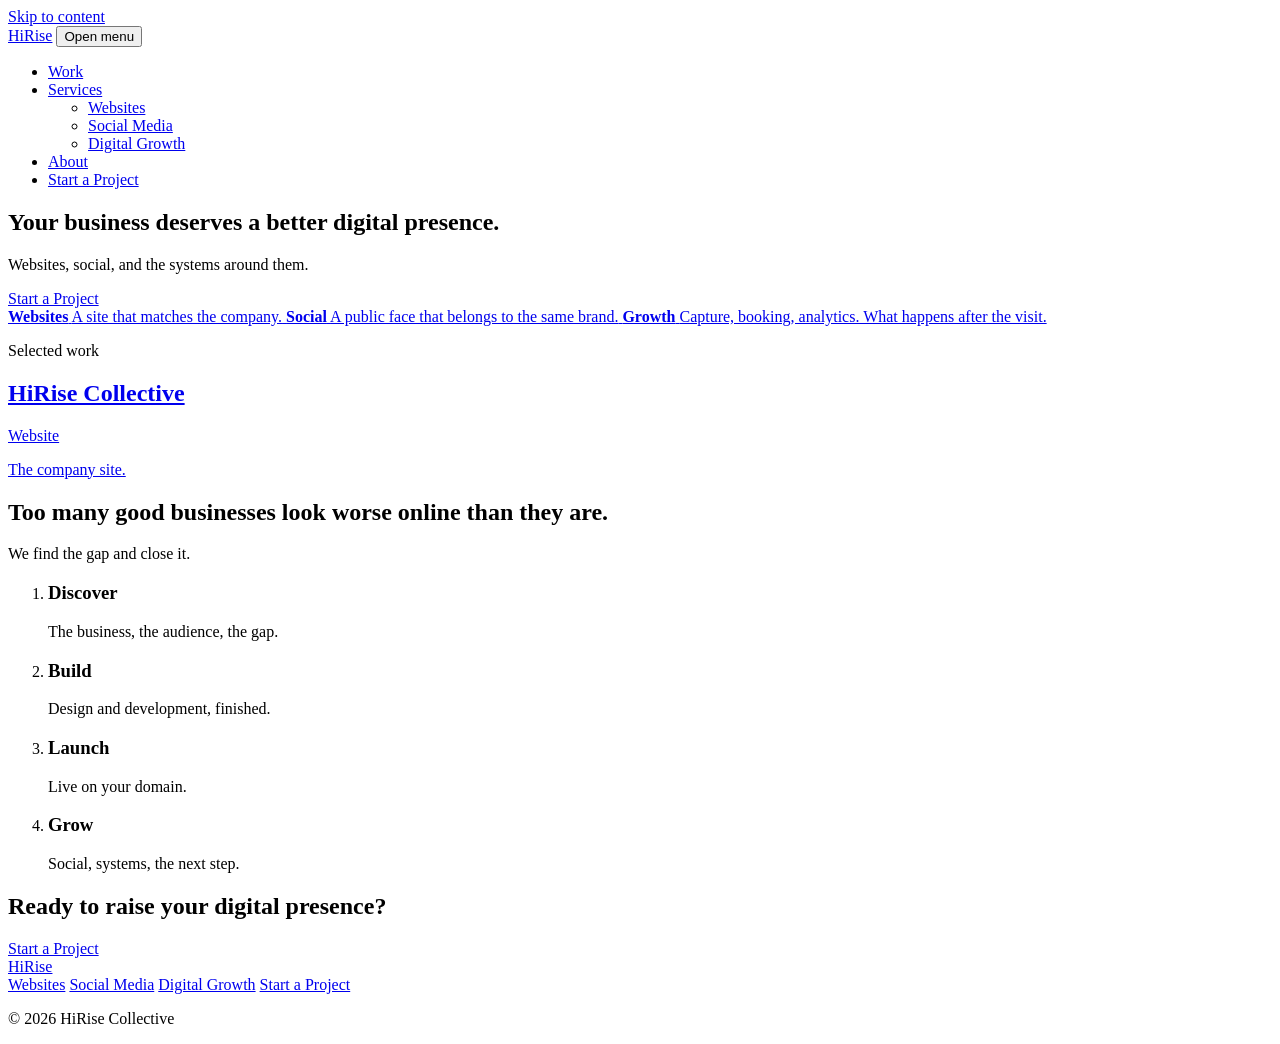
==== index.html @ 89425332 "Initial HiRise Collective site" ====
<!DOCTYPE html>
<html lang="en">
<head>
  <meta charset="utf-8">
  <meta name="viewport" content="width=device-width, initial-scale=1">
  <title>HiRise Collective</title>
  <meta name="description" content="Websites, social, and the systems around them.">
  <meta name="theme-color" content="#0B1220">
  <link rel="icon" href="favicon.svg" type="image/svg+xml">
  <link rel="preconnect" href="https://fonts.googleapis.com">
  <link rel="preconnect" href="https://fonts.gstatic.com" crossorigin>
  <link href="https://fonts.googleapis.com/css2?family=Instrument+Sans:wght@400;500;600;700&display=swap" rel="stylesheet">
  <link rel="stylesheet" href="css/site.css">
</head>
<body>
  <a class="skip-link" href="#main">Skip to content</a>
  <header class="site-header">
    <div class="wrap header-inner">
      <a class="logo" href="index.html" aria-current="page">HiRise</a>
      <button class="nav-toggle" type="button" aria-expanded="false" aria-controls="site-nav">
        <span class="sr-only">Open menu</span>
        <span class="bar" aria-hidden="true"></span>
      </button>
      <nav id="site-nav" class="site-nav" aria-label="Primary">
        <ul>
          <li><a href="work.html">Work</a></li>
          <li class="has-sub">
            <a href="services.html">Services</a>
            <ul class="subnav">
              <li><a href="websites.html">Websites</a></li>
              <li><a href="social.html">Social Media</a></li>
              <li><a href="growth.html">Digital Growth</a></li>
            </ul>
          </li>
          <li><a href="about.html">About</a></li>
          <li><a class="btn" href="start.html">Start a Project</a></li>
        </ul>
      </nav>
    </div>
  </header>
  <main id="main">
    <section class="hero">
      <div class="wrap hero-copy">
        <h1>Your business deserves a better digital presence.</h1>
        <p class="support">Websites, social, and the systems around them.</p>
        <a class="btn" href="start.html">Start a Project</a>
      </div>
    </section>

    <section class="section">
      <div class="wrap">
        <div class="lines">
          <a href="websites.html">
            <strong>Websites</strong>
            <span>A site that matches the company.</span>
          </a>
          <a href="social.html">
            <strong>Social</strong>
            <span>A public face that belongs to the same brand.</span>
          </a>
          <a href="growth.html">
            <strong>Growth</strong>
            <span>Capture, booking, analytics. What happens after the visit.</span>
          </a>
        </div>
      </div>
    </section>

    <section class="section band-paper">
      <div class="wrap">
        <p class="label">Selected work</p>
        <a class="work-link" href="work/hirise.html">
          <h2>HiRise Collective</h2>
          <p class="meta">Website</p>
          <p>The company site.</p>
        </a>
      </div>
    </section>

    <section class="section">
      <div class="wrap">
        <h2 class="statement">Too many good businesses look worse online than they are.</h2>
        <p>We find the gap and close it.</p>
      </div>
    </section>

    <section class="section band-paper">
      <div class="wrap">
        <ol class="process">
          <li>
            <h3>Discover</h3>
            <p>The business, the audience, the gap.</p>
          </li>
          <li>
            <h3>Build</h3>
            <p>Design and development, finished.</p>
          </li>
          <li>
            <h3>Launch</h3>
            <p>Live on your domain.</p>
          </li>
          <li>
            <h3>Grow</h3>
            <p>Social, systems, the next step.</p>
          </li>
        </ol>
      </div>
    </section>

    <section class="section close">
      <div class="wrap">
        <h2>Ready to raise your digital presence?</h2>
        <div class="actions">
          <a class="btn" href="start.html">Start a Project</a>
        </div>
      </div>
    </section>
  </main>
  <footer class="site-footer">
    <div class="wrap footer-inner">
      <a class="logo" href="index.html">HiRise</a>
      <nav class="footer-nav" aria-label="Footer">
        <a href="websites.html">Websites</a>
        <a href="social.html">Social Media</a>
        <a href="growth.html">Digital Growth</a>
        <a class="btn" href="start.html">Start a Project</a>
      </nav>
      <p class="footer-copy">© 2026 HiRise Collective</p>
    </div>
  </footer>
  <script src="js/site.js"></script>
</body>
</html>
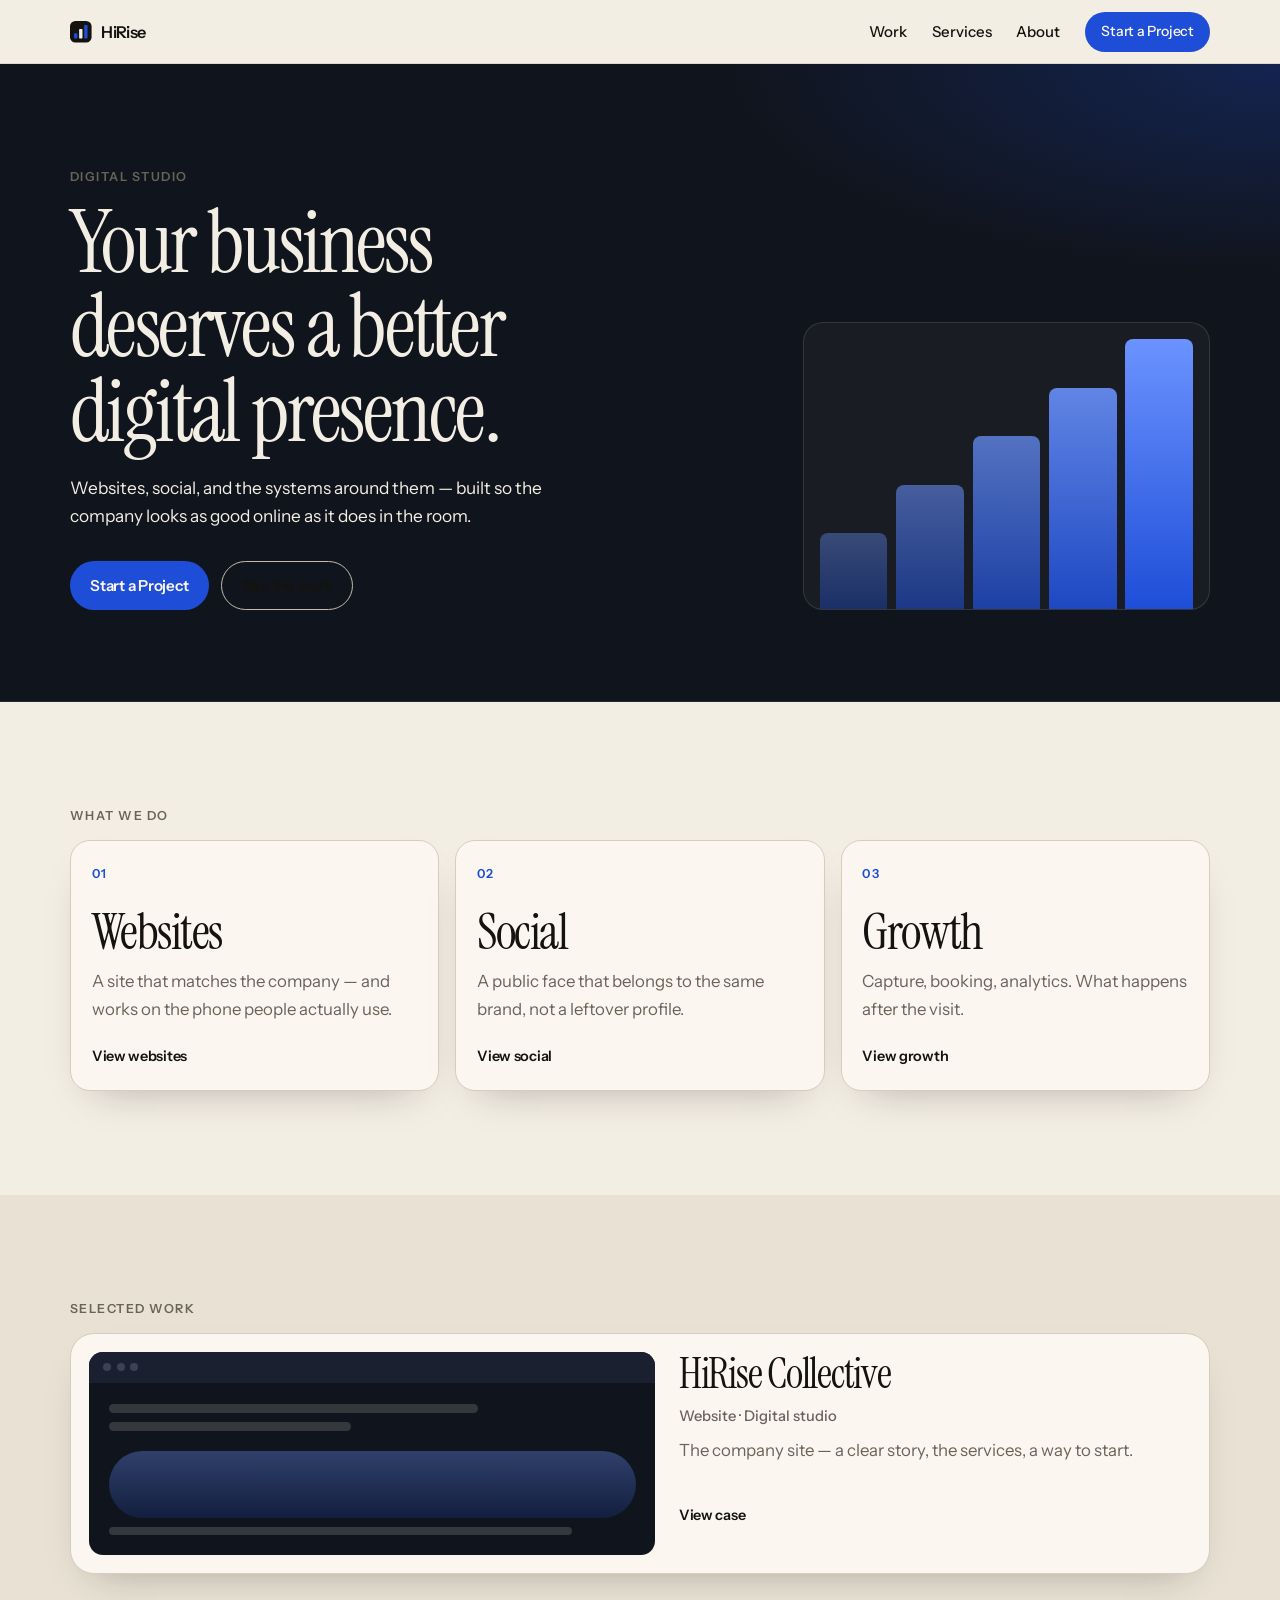
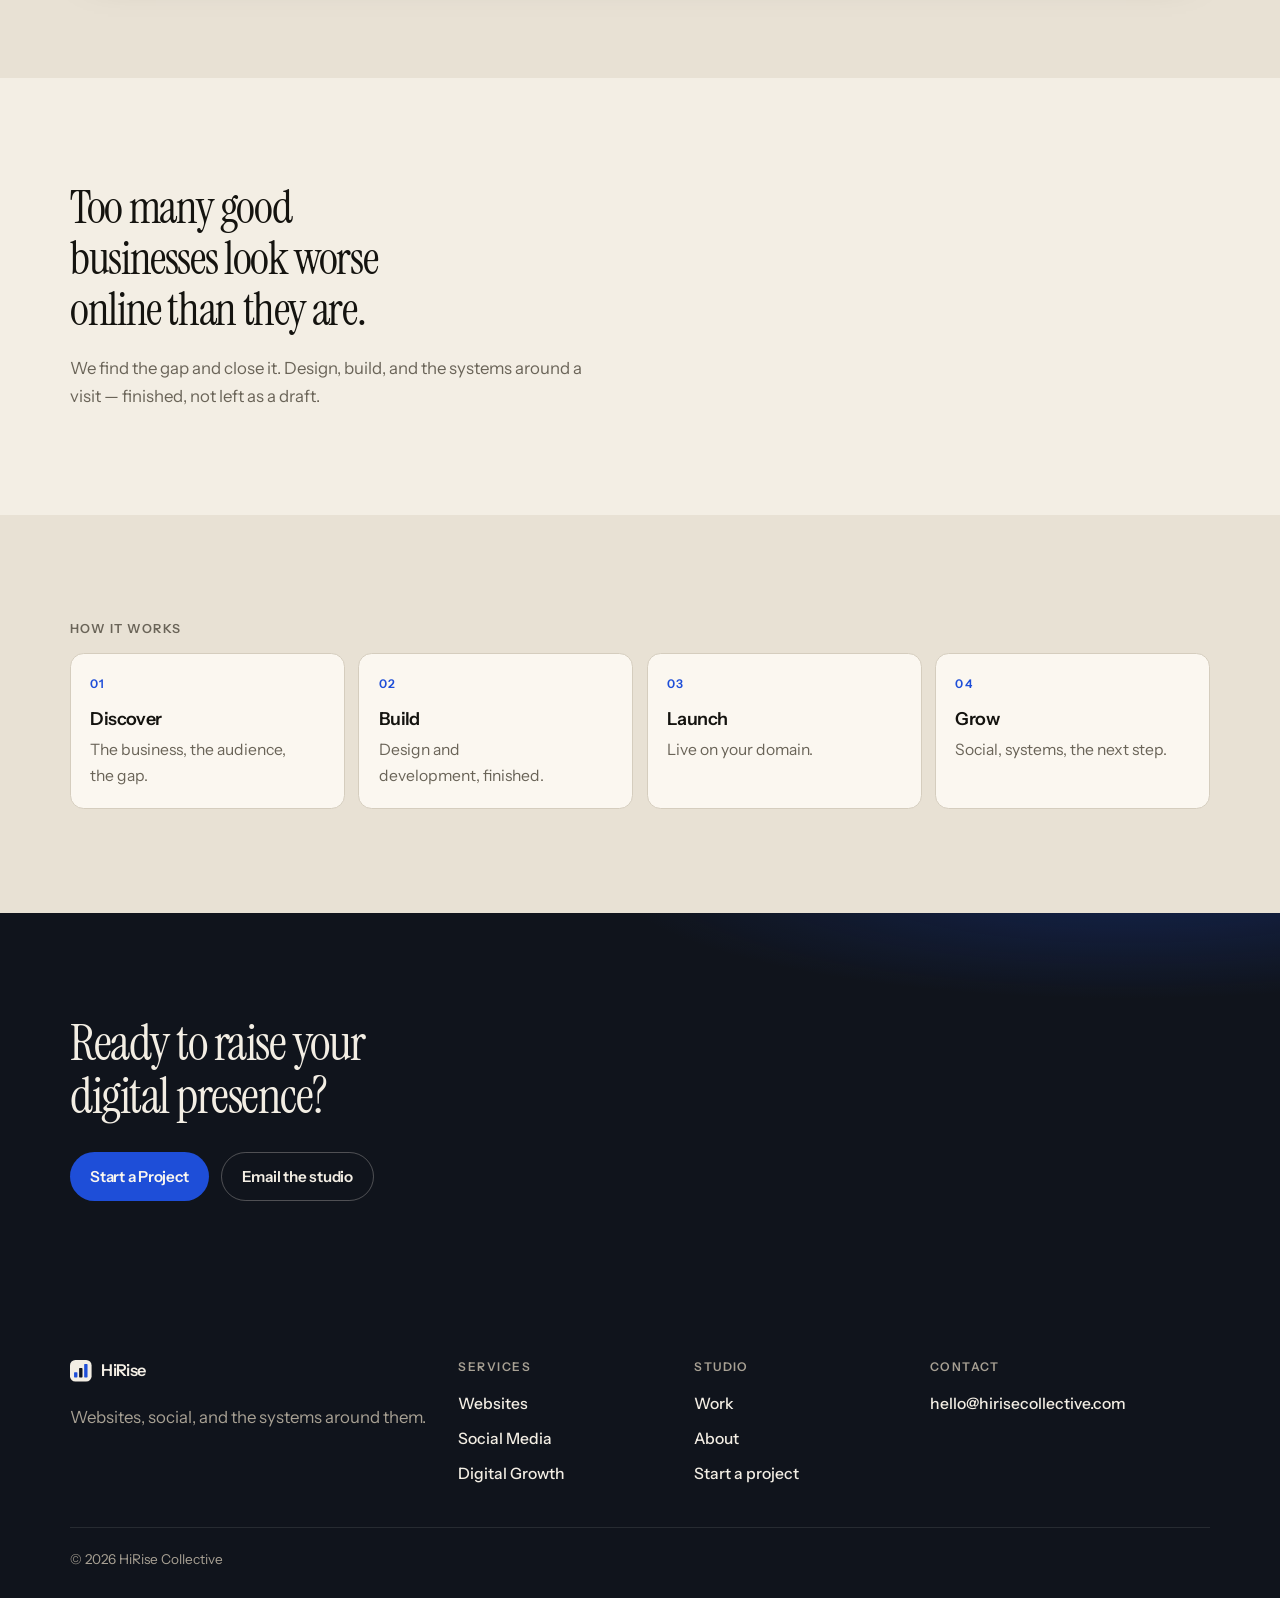
==== commit 9feb2315: "Rebuild the studio site for mobile and visual weight Replace the sparse hairline layout with a cream" ====
--- a/index.html
+++ b/index.html
@@ -5,18 +5,21 @@
   <meta name="viewport" content="width=device-width, initial-scale=1">
   <title>HiRise Collective</title>
   <meta name="description" content="Websites, social, and the systems around them.">
-  <meta name="theme-color" content="#0B1220">
+  <meta name="theme-color" content="#10141C">
   <link rel="icon" href="favicon.svg" type="image/svg+xml">
   <link rel="preconnect" href="https://fonts.googleapis.com">
   <link rel="preconnect" href="https://fonts.gstatic.com" crossorigin>
-  <link href="https://fonts.googleapis.com/css2?family=Instrument+Sans:wght@400;500;600;700&display=swap" rel="stylesheet">
+  <link href="https://fonts.googleapis.com/css2?family=Instrument+Sans:ital,wght@0,400;0,500;0,600;0,700&family=Instrument+Serif:ital@0;1&display=swap" rel="stylesheet">
   <link rel="stylesheet" href="css/site.css">
 </head>
 <body>
   <a class="skip-link" href="#main">Skip to content</a>
   <header class="site-header">
     <div class="wrap header-inner">
-      <a class="logo" href="index.html" aria-current="page">HiRise</a>
+      <a class="logo" href="index.html" aria-current="page">
+        <svg class="logo-mark" viewBox="0 0 32 32" aria-hidden="true"><rect width="32" height="32" rx="8" fill="#14130F"/><rect x="6" y="18" width="5" height="8" rx="1" fill="#1E4ED8"/><rect x="13.5" y="12" width="5" height="14" rx="1" fill="#F3EEE4"/><rect x="21" y="6" width="5" height="20" rx="1" fill="#1E4ED8"/></svg>
+        <span>HiRise</span>
+      </a>
       <button class="nav-toggle" type="button" aria-expanded="false" aria-controls="site-nav">
         <span class="sr-only">Open menu</span>
         <span class="bar" aria-hidden="true"></span>
@@ -40,27 +43,43 @@
   </header>
   <main id="main">
     <section class="hero">
-      <div class="wrap hero-copy">
-        <h1>Your business deserves a better digital presence.</h1>
-        <p class="support">Websites, social, and the systems around them.</p>
-        <a class="btn" href="start.html">Start a Project</a>
+      <div class="wrap hero-grid">
+        <div class="hero-copy">
+          <p class="eyebrow">Digital studio</p>
+          <h1>Your business deserves a better digital presence.</h1>
+          <p class="support">Websites, social, and the systems around them — built so the company looks as good online as it does in the room.</p>
+          <div class="actions">
+            <a class="btn" href="start.html">Start a Project</a>
+            <a class="btn btn-ghost" href="work.html">See the work</a>
+          </div>
+        </div>
+        <div class="rise" aria-hidden="true">
+          <span></span><span></span><span></span><span></span><span></span>
+        </div>
       </div>
     </section>
 
     <section class="section">
       <div class="wrap">
-        <div class="lines">
-          <a href="websites.html">
-            <strong>Websites</strong>
-            <span>A site that matches the company.</span>
+        <p class="label">What we do</p>
+        <div class="card-grid card-grid-3">
+          <a class="card" href="websites.html">
+            <span class="card-index">01</span>
+            <h2>Websites</h2>
+            <p>A site that matches the company — and works on the phone people actually use.</p>
+            <span class="card-go">View websites</span>
           </a>
-          <a href="social.html">
-            <strong>Social</strong>
-            <span>A public face that belongs to the same brand.</span>
+          <a class="card" href="social.html">
+            <span class="card-index">02</span>
+            <h2>Social</h2>
+            <p>A public face that belongs to the same brand, not a leftover profile.</p>
+            <span class="card-go">View social</span>
           </a>
-          <a href="growth.html">
-            <strong>Growth</strong>
-            <span>Capture, booking, analytics. What happens after the visit.</span>
+          <a class="card" href="growth.html">
+            <span class="card-index">03</span>
+            <h2>Growth</h2>
+            <p>Capture, booking, analytics. What happens after the visit.</p>
+            <span class="card-go">View growth</span>
           </a>
         </div>
       </div>
@@ -69,10 +88,22 @@
     <section class="section band-paper">
       <div class="wrap">
         <p class="label">Selected work</p>
-        <a class="work-link" href="work/hirise.html">
-          <h2>HiRise Collective</h2>
-          <p class="meta">Website</p>
-          <p>The company site.</p>
+        <a class="work-card" href="work/hirise.html">
+          <div class="preview" aria-hidden="true">
+            <div class="preview-bar"><i></i><i></i><i></i></div>
+            <div class="preview-body">
+              <span class="preview-line w-70"></span>
+              <span class="preview-line w-46"></span>
+              <span class="preview-line lg"></span>
+              <span class="preview-line w-88"></span>
+            </div>
+          </div>
+          <div>
+            <h2>HiRise Collective</h2>
+            <p class="meta">Website · Digital studio</p>
+            <p>The company site — a clear story, the services, a way to start.</p>
+            <span class="card-go">View case</span>
+          </div>
         </a>
       </div>
     </section>
@@ -80,12 +111,13 @@
     <section class="section">
       <div class="wrap">
         <h2 class="statement">Too many good businesses look worse online than they are.</h2>
-        <p>We find the gap and close it.</p>
+        <p>We find the gap and close it. Design, build, and the systems around a visit — finished, not left as a draft.</p>
       </div>
     </section>
 
     <section class="section band-paper">
       <div class="wrap">
+        <p class="label">How it works</p>
         <ol class="process">
           <li>
             <h3>Discover</h3>
@@ -107,24 +139,43 @@
       </div>
     </section>
 
-    <section class="section close">
+    <section class="section band-dark close">
       <div class="wrap">
         <h2>Ready to raise your digital presence?</h2>
         <div class="actions">
           <a class="btn" href="start.html">Start a Project</a>
+          <a class="btn btn-ghost" href="mailto:hello@hirisecollective.com">Email the studio</a>
         </div>
       </div>
     </section>
   </main>
   <footer class="site-footer">
-    <div class="wrap footer-inner">
-      <a class="logo" href="index.html">HiRise</a>
-      <nav class="footer-nav" aria-label="Footer">
+    <div class="wrap footer-grid">
+      <div class="footer-brand">
+        <a class="logo" href="index.html">
+          <svg class="logo-mark" viewBox="0 0 32 32" aria-hidden="true"><rect width="32" height="32" rx="8" fill="#F3EEE4"/><rect x="6" y="18" width="5" height="8" rx="1" fill="#1E4ED8"/><rect x="13.5" y="12" width="5" height="14" rx="1" fill="#10141C"/><rect x="21" y="6" width="5" height="20" rx="1" fill="#1E4ED8"/></svg>
+          <span>HiRise</span>
+        </a>
+        <p>Websites, social, and the systems around them.</p>
+      </div>
+      <nav class="footer-col" aria-label="Services">
+        <p class="footer-label">Services</p>
         <a href="websites.html">Websites</a>
         <a href="social.html">Social Media</a>
         <a href="growth.html">Digital Growth</a>
-        <a class="btn" href="start.html">Start a Project</a>
       </nav>
+      <nav class="footer-col" aria-label="Studio">
+        <p class="footer-label">Studio</p>
+        <a href="work.html">Work</a>
+        <a href="about.html">About</a>
+        <a href="start.html">Start a project</a>
+      </nav>
+      <div class="footer-col">
+        <p class="footer-label">Contact</p>
+        <a href="mailto:hello@hirisecollective.com">hello@hirisecollective.com</a>
+      </div>
+    </div>
+    <div class="wrap footer-base">
       <p class="footer-copy">© 2026 HiRise Collective</p>
     </div>
   </footer>
--- a/css/site.css
+++ b/css/site.css
@@ -0,0 +1,1210 @@
+/* HiRise Collective — studio system. Warm paper, ink, cobalt. */
+
+:root {
+  --ink: #14130F;
+  --ink-soft: #2C291F;
+  --cream: #F3EEE4;
+  --paper: #E8E1D4;
+  --white: #FBF7F0;
+  --blue: #1E4ED8;
+  --blue-deep: #153AAD;
+  --blue-glow: rgba(30, 78, 216, 0.28);
+  --muted: #6A6458;
+  --line: #D5CDBE;
+  --line-strong: #C4BBA9;
+  --dark: #10141C;
+  --dark-2: #181D28;
+  --on-dark: #F3EEE4;
+  --on-dark-muted: #A8A194;
+  --header: 4rem;
+  --radius: 1.25rem;
+  --radius-sm: 0.85rem;
+  --shadow: 0 18px 40px -24px rgba(20, 19, 15, 0.35);
+  --ease: cubic-bezier(0.22, 1, 0.36, 1);
+}
+
+*,
+*::before,
+*::after { box-sizing: border-box; }
+
+html {
+  -webkit-text-size-adjust: 100%;
+  text-size-adjust: 100%;
+  scroll-behavior: smooth;
+  scroll-padding-top: calc(var(--header) + 0.75rem);
+}
+
+html,
+body { overflow-x: clip; }
+
+body {
+  margin: 0;
+  min-height: 100vh;
+  display: flex;
+  flex-direction: column;
+  font-family: "Instrument Sans", ui-sans-serif, system-ui, sans-serif;
+  font-size: 1.05rem;
+  font-weight: 400;
+  line-height: 1.65;
+  color: var(--ink);
+  background: var(--cream);
+  -webkit-font-smoothing: antialiased;
+  -moz-osx-font-smoothing: grayscale;
+}
+
+body.nav-open { overflow: hidden; }
+
+main { flex: 1 0 auto; }
+
+img { display: block; max-width: 100%; }
+
+a {
+  color: var(--blue);
+  text-decoration-thickness: 1px;
+  text-underline-offset: 0.18em;
+}
+
+a:hover { color: var(--blue-deep); }
+
+h1, h2, h3, h4 {
+  margin: 0;
+  font-family: "Instrument Serif", "Times New Roman", serif;
+  font-weight: 400;
+  letter-spacing: -0.03em;
+  color: var(--ink);
+  text-wrap: balance;
+}
+
+h1 {
+  font-size: clamp(2.15rem, 8.4vw, 5.4rem);
+  line-height: 0.98;
+  max-width: 14ch;
+}
+
+h2 {
+  font-size: clamp(1.85rem, 4.4vw, 3.1rem);
+  line-height: 1.08;
+}
+
+h3 {
+  font-family: "Instrument Sans", ui-sans-serif, system-ui, sans-serif;
+  font-size: 1.12rem;
+  letter-spacing: -0.03em;
+  line-height: 1.3;
+  font-weight: 600;
+}
+
+p {
+  margin: 0 0 1em;
+  color: var(--muted);
+  max-width: 36em;
+  text-wrap: pretty;
+}
+
+p:last-child { margin-bottom: 0; }
+
+p.ink { color: var(--ink); }
+
+:focus-visible {
+  outline: 2px solid var(--blue);
+  outline-offset: 3px;
+}
+
+::selection {
+  background: #C9D6F7;
+  color: var(--ink);
+}
+
+.skip-link {
+  position: absolute;
+  left: 1rem;
+  top: -3.5rem;
+  z-index: 80;
+  background: var(--blue);
+  color: var(--white);
+  padding: 0.5rem 0.85rem;
+  border-radius: 8px;
+  font-weight: 600;
+  text-decoration: none;
+}
+
+.skip-link:focus {
+  top: 0.75rem;
+  color: var(--white);
+}
+
+.sr-only {
+  position: absolute;
+  width: 1px;
+  height: 1px;
+  padding: 0;
+  margin: -1px;
+  overflow: hidden;
+  clip: rect(0, 0, 0, 0);
+  white-space: nowrap;
+  border: 0;
+}
+
+.wrap {
+  width: min(1120px, calc(100% - 2.5rem));
+  margin-inline: auto;
+}
+
+.eyebrow,
+.label {
+  display: block;
+  margin: 0 0 0.85rem;
+  font-family: "Instrument Sans", ui-sans-serif, system-ui, sans-serif;
+  font-size: 0.78rem;
+  font-weight: 600;
+  letter-spacing: 0.12em;
+  text-transform: uppercase;
+  color: var(--muted);
+}
+
+.band-dark .eyebrow,
+.band-dark .label { color: var(--on-dark-muted); }
+
+/* Header */
+
+.site-header {
+  position: sticky;
+  top: 0;
+  z-index: 40;
+  height: var(--header);
+  padding-top: env(safe-area-inset-top);
+  background: color-mix(in srgb, var(--cream) 88%, transparent);
+  backdrop-filter: blur(16px);
+  -webkit-backdrop-filter: blur(16px);
+  border-bottom: 1px solid color-mix(in srgb, var(--line) 70%, transparent);
+}
+
+.site-header.is-compact {
+  box-shadow: 0 10px 30px -22px rgba(20, 19, 15, 0.45);
+}
+
+.header-inner {
+  height: var(--header);
+  display: flex;
+  align-items: center;
+  justify-content: space-between;
+  gap: 1rem;
+}
+
+.logo {
+  display: inline-flex;
+  align-items: center;
+  gap: 0.6rem;
+  font-weight: 600;
+  font-size: 1.02rem;
+  letter-spacing: -0.04em;
+  color: var(--ink);
+  text-decoration: none;
+}
+
+.logo:hover { color: var(--ink); }
+
+.logo-mark {
+  width: 1.35rem;
+  height: 1.35rem;
+  flex: 0 0 auto;
+}
+
+.site-footer .logo { color: var(--on-dark); }
+.site-footer .logo:hover { color: var(--on-dark); }
+
+.site-nav ul {
+  display: flex;
+  align-items: center;
+  gap: 0 1.55rem;
+  list-style: none;
+  margin: 0;
+  padding: 0;
+}
+
+.site-nav a {
+  color: var(--ink);
+  text-decoration: none;
+  font-weight: 500;
+  font-size: 0.94rem;
+}
+
+.site-nav a:hover { color: var(--blue); }
+
+.site-nav a[aria-current="page"] { color: var(--blue); }
+
+.site-nav a.btn,
+.site-nav a.btn:hover {
+  color: var(--white);
+  background: var(--blue);
+}
+
+.site-nav a.btn:hover { background: var(--blue-deep); }
+
+.has-sub { position: relative; }
+
+.subnav {
+  position: absolute;
+  top: calc(100% + 0.75rem);
+  left: -0.9rem;
+  min-width: 13rem;
+  padding: 0.45rem;
+  list-style: none;
+  margin: 0;
+  opacity: 0;
+  visibility: hidden;
+  transform: translateY(6px);
+  transition: opacity 0.18s var(--ease), transform 0.18s var(--ease), visibility 0.18s;
+  background: var(--white);
+  border: 1px solid var(--line);
+  border-radius: 12px;
+  box-shadow: var(--shadow);
+}
+
+.subnav::before {
+  content: "";
+  position: absolute;
+  left: 0;
+  right: 0;
+  top: -0.75rem;
+  height: 0.75rem;
+}
+
+.has-sub:hover > .subnav,
+.has-sub:focus-within > .subnav {
+  opacity: 1;
+  visibility: visible;
+  transform: none;
+}
+
+.subnav a {
+  display: block;
+  padding: 0.6rem 0.8rem;
+  border-radius: 8px;
+}
+
+.subnav a:hover {
+  color: var(--blue);
+  background: color-mix(in srgb, var(--blue) 7%, var(--white));
+}
+
+.nav-toggle {
+  display: none;
+  width: 44px;
+  height: 44px;
+  border: 0;
+  background: transparent;
+  padding: 0;
+  cursor: pointer;
+  position: relative;
+  z-index: 50;
+}
+
+.nav-toggle .bar,
+.nav-toggle .bar::before,
+.nav-toggle .bar::after {
+  display: block;
+  width: 18px;
+  height: 1.5px;
+  background: var(--ink);
+  position: absolute;
+  left: 13px;
+  transition: transform 0.2s var(--ease), top 0.2s var(--ease), background 0.2s;
+}
+
+.nav-toggle .bar { top: 21px; }
+
+.nav-toggle .bar::before,
+.nav-toggle .bar::after { content: ""; left: 0; }
+
+.nav-toggle .bar::before { top: -6px; }
+
+.nav-toggle .bar::after { top: 6px; }
+
+.nav-toggle[aria-expanded="true"] .bar { background: transparent; }
+
+.nav-toggle[aria-expanded="true"] .bar::before {
+  top: 0;
+  transform: rotate(45deg);
+}
+
+.nav-toggle[aria-expanded="true"] .bar::after {
+  top: 0;
+  transform: rotate(-45deg);
+}
+
+/* Buttons */
+
+.btn {
+  display: inline-flex;
+  align-items: center;
+  justify-content: center;
+  gap: 0.45rem;
+  min-height: 48px;
+  padding: 0.7rem 1.25rem;
+  border-radius: 999px;
+  font-weight: 600;
+  font-size: 0.95rem;
+  letter-spacing: -0.015em;
+  text-decoration: none;
+  border: 0;
+  background: var(--blue);
+  color: var(--white);
+  cursor: pointer;
+  font-family: inherit;
+  transition: background 0.18s var(--ease), transform 0.18s var(--ease), color 0.18s;
+}
+
+.btn:hover {
+  background: var(--blue-deep);
+  color: var(--white);
+}
+
+.btn-ghost {
+  background: transparent;
+  color: var(--ink);
+  border: 1px solid var(--line-strong);
+}
+
+.btn-ghost:hover {
+  background: var(--white);
+  color: var(--ink);
+  border-color: var(--ink);
+}
+
+.band-dark .btn-ghost {
+  color: var(--on-dark);
+  border-color: color-mix(in srgb, var(--on-dark) 28%, transparent);
+}
+
+.band-dark .btn-ghost:hover {
+  background: color-mix(in srgb, var(--on-dark) 8%, transparent);
+  color: var(--on-dark);
+  border-color: var(--on-dark);
+}
+
+.site-nav .btn {
+  min-height: 40px;
+  padding: 0.4rem 1rem;
+  font-size: 0.88rem;
+}
+
+.actions {
+  display: flex;
+  flex-wrap: wrap;
+  gap: 0.75rem;
+  margin-top: 1.75rem;
+}
+
+/* Sections */
+
+.section { padding: 5.5rem 0; }
+
+.band-paper { background: var(--paper); }
+
+.band-dark {
+  background:
+    radial-gradient(ellipse 70% 55% at 88% -10%, var(--blue-glow), transparent 58%),
+    var(--dark);
+  color: var(--on-dark);
+}
+
+.band-dark h1,
+.band-dark h2,
+.band-dark h3,
+.band-dark .statement { color: var(--on-dark); }
+
+.band-dark p,
+.band-dark .support { color: var(--on-dark-muted); }
+
+/* Hero */
+
+.hero {
+  position: relative;
+  display: grid;
+  align-items: end;
+  padding: 3.25rem 0 4.25rem;
+  background:
+    radial-gradient(ellipse 80% 60% at 100% 0%, var(--blue-glow), transparent 55%),
+    var(--dark);
+  color: var(--on-dark);
+  overflow: hidden;
+}
+
+.hero::after {
+  content: "";
+  position: absolute;
+  inset: auto 0 0 0;
+  height: 1px;
+  background: color-mix(in srgb, var(--on-dark) 10%, transparent);
+}
+
+.hero-grid {
+  display: grid;
+  gap: 2.75rem;
+}
+
+.hero h1,
+.hero .support,
+.page-hero h1 { color: inherit; }
+
+.hero h1 { max-width: 13ch; }
+
+.support {
+  margin: 1.2rem 0 0;
+  font-size: 1.08rem;
+  color: var(--on-dark-muted);
+  max-width: 30em;
+}
+
+.hero .actions { margin-top: 1.85rem; }
+
+.rise {
+  display: grid;
+  grid-template-columns: repeat(5, 1fr);
+  align-items: end;
+  gap: 0.55rem;
+  height: 11.5rem;
+  padding: 1rem 1rem 0;
+  border: 1px solid color-mix(in srgb, var(--on-dark) 12%, transparent);
+  border-radius: var(--radius);
+  background: color-mix(in srgb, var(--on-dark) 4%, transparent);
+}
+
+.rise span {
+  display: block;
+  border-radius: 8px 8px 0 0;
+  background: linear-gradient(180deg, #6B93FF 0%, #1E4ED8 100%);
+}
+
+.rise span:nth-child(1) { height: 28%; opacity: 0.38; }
+.rise span:nth-child(2) { height: 46%; opacity: 0.55; }
+.rise span:nth-child(3) { height: 64%; opacity: 0.72; }
+.rise span:nth-child(4) { height: 82%; opacity: 0.88; }
+.rise span:nth-child(5) { height: 100%; }
+
+.page-hero {
+  padding: 3.5rem 0 0.5rem;
+}
+
+.page-hero.band-dark {
+  padding: 3.75rem 0 3.25rem;
+}
+
+.page-hero h1 { max-width: 15ch; }
+
+.page-hero .support {
+  margin-top: 1.1rem;
+  color: var(--muted);
+}
+
+.page-hero.band-dark .support { color: var(--on-dark-muted); }
+
+/* Cards */
+
+.card-grid {
+  display: grid;
+  gap: 1rem;
+}
+
+.card {
+  display: flex;
+  flex-direction: column;
+  min-height: 100%;
+  padding: 1.4rem 1.3rem 1.3rem;
+  border: 1px solid var(--line);
+  border-radius: var(--radius);
+  background: var(--white);
+  text-decoration: none;
+  color: inherit;
+  box-shadow: var(--shadow);
+  transition: transform 0.2s var(--ease), border-color 0.2s, box-shadow 0.2s;
+}
+
+a.card:hover {
+  transform: translateY(-3px);
+  border-color: color-mix(in srgb, var(--blue) 35%, var(--line));
+  box-shadow: 0 22px 44px -22px rgba(20, 19, 15, 0.4);
+  color: inherit;
+}
+
+.card-index {
+  font-size: 0.78rem;
+  font-weight: 600;
+  letter-spacing: 0.1em;
+  color: var(--blue);
+  margin-bottom: 1.35rem;
+}
+
+.card h2,
+.card h3 {
+  margin-bottom: 0.55rem;
+}
+
+.card p {
+  margin: 0;
+  flex: 1;
+}
+
+.card-go {
+  display: inline-flex;
+  align-items: center;
+  gap: 0.35rem;
+  margin-top: 1.35rem;
+  font-size: 0.9rem;
+  font-weight: 600;
+  color: var(--ink);
+  letter-spacing: -0.02em;
+}
+
+a.card:hover .card-go { color: var(--blue); }
+
+/* Work */
+
+.work-card {
+  display: grid;
+  gap: 1.25rem;
+  padding: 1rem;
+  border: 1px solid var(--line);
+  border-radius: calc(var(--radius) + 0.25rem);
+  background: var(--white);
+  text-decoration: none;
+  color: inherit;
+  box-shadow: var(--shadow);
+  transition: transform 0.2s var(--ease), border-color 0.2s;
+}
+
+a.work-card:hover {
+  transform: translateY(-3px);
+  border-color: color-mix(in srgb, var(--blue) 35%, var(--line));
+  color: inherit;
+}
+
+.work-card h2 {
+  font-size: clamp(1.8rem, 4vw, 2.6rem);
+  max-width: 12ch;
+  margin: 0 0 0.45rem;
+}
+
+.work-card .meta {
+  margin: 0 0 0.55rem;
+  color: var(--muted);
+  font-size: 0.92rem;
+  font-weight: 500;
+}
+
+.work-card p { max-width: 28em; }
+
+.preview {
+  border-radius: 14px;
+  overflow: hidden;
+  background: var(--dark);
+  min-height: 13rem;
+  display: flex;
+  flex-direction: column;
+}
+
+.preview-bar {
+  display: flex;
+  gap: 0.35rem;
+  padding: 0.7rem 0.85rem;
+  background: #1A2030;
+}
+
+.preview-bar i {
+  width: 0.5rem;
+  height: 0.5rem;
+  border-radius: 50%;
+  background: #3A4254;
+}
+
+.preview-body {
+  flex: 1;
+  padding: 1.35rem 1.2rem 1.2rem;
+  display: grid;
+  align-content: start;
+  gap: 0.55rem;
+}
+
+.preview-line {
+  height: 0.55rem;
+  border-radius: 99px;
+  background: color-mix(in srgb, var(--on-dark) 16%, transparent);
+}
+
+.preview-line.w-70 { width: 70%; }
+.preview-line.w-46 { width: 46%; }
+.preview-line.w-88 { width: 88%; }
+.preview-line.lg {
+  height: 4.2rem;
+  margin-top: 0.7rem;
+  background: linear-gradient(180deg, rgba(107, 147, 255, 0.35), rgba(30, 78, 216, 0.18));
+}
+
+/* Why */
+
+.statement {
+  font-family: "Instrument Serif", "Times New Roman", serif;
+  font-size: clamp(1.85rem, 4vw, 2.85rem);
+  line-height: 1.12;
+  letter-spacing: -0.03em;
+  font-weight: 400;
+  color: var(--ink);
+  max-width: 16ch;
+}
+
+.statement + p {
+  margin-top: 1.25rem;
+  max-width: 32em;
+}
+
+/* Process */
+
+.process {
+  display: grid;
+  grid-template-columns: 1fr;
+  gap: 0.85rem;
+  margin: 0;
+  padding: 0;
+  counter-reset: step;
+}
+
+.process li {
+  list-style: none;
+  padding: 1.25rem 1.2rem 1.2rem;
+  border: 1px solid var(--line);
+  border-radius: var(--radius-sm);
+  background: var(--white);
+  counter-increment: step;
+}
+
+.process li::before {
+  content: counter(step, decimal-leading-zero);
+  display: block;
+  margin-bottom: 0.85rem;
+  font-size: 0.75rem;
+  font-weight: 600;
+  letter-spacing: 0.1em;
+  color: var(--blue);
+}
+
+.process h3 { margin: 0 0 0.4rem; }
+
+.process p {
+  margin: 0;
+  font-size: 0.98rem;
+  max-width: 24em;
+}
+
+/* Split */
+
+.split {
+  display: grid;
+  gap: 2rem;
+}
+
+/* Lists */
+
+.chip-list,
+.plain,
+.page-list {
+  list-style: none;
+  margin: 0;
+  padding: 0;
+}
+
+.chip-list {
+  display: flex;
+  flex-wrap: wrap;
+  gap: 0.55rem;
+}
+
+.chip-list li,
+.plain li {
+  color: var(--ink);
+}
+
+.chip-list li {
+  padding: 0.55rem 0.85rem;
+  border: 1px solid var(--line);
+  border-radius: 999px;
+  background: var(--white);
+  font-size: 0.95rem;
+  font-weight: 500;
+}
+
+.plain li {
+  padding: 0.95rem 0;
+  border-top: 1px solid var(--line);
+}
+
+.plain li:last-child { border-bottom: 1px solid var(--line); }
+
+.page-list a {
+  display: flex;
+  align-items: center;
+  justify-content: space-between;
+  padding: 1rem 0;
+  border-top: 1px solid var(--line);
+  text-decoration: none;
+  color: var(--ink);
+  font-weight: 600;
+  letter-spacing: -0.03em;
+}
+
+.page-list a:last-child { border-bottom: 1px solid var(--line); }
+
+.page-list a:hover { color: var(--blue); }
+
+.page-list a::after {
+  content: "→";
+  font-weight: 500;
+  color: var(--muted);
+}
+
+/* Blue moment */
+
+.pull {
+  margin: 0;
+  font-family: "Instrument Serif", "Times New Roman", serif;
+  font-size: clamp(2.1rem, 6vw, 4.2rem);
+  font-weight: 400;
+  letter-spacing: -0.04em;
+  line-height: 1.02;
+  color: var(--on-dark);
+  max-width: 12ch;
+}
+
+.blue-line {
+  margin: 0;
+  font-family: "Instrument Serif", "Times New Roman", serif;
+  font-size: clamp(2.1rem, 6vw, 4.2rem);
+  font-weight: 400;
+  letter-spacing: -0.04em;
+  line-height: 1.02;
+  color: var(--blue);
+  max-width: 12ch;
+}
+
+/* Case */
+
+.case-meta {
+  display: flex;
+  flex-wrap: wrap;
+  gap: 1.25rem 2.25rem;
+  margin: 1.75rem 0 0;
+  padding-top: 1.35rem;
+  border-top: 1px solid color-mix(in srgb, var(--on-dark) 12%, transparent);
+}
+
+.case-meta div { margin: 0; }
+
+.case-meta dt {
+  font-size: 0.75rem;
+  font-weight: 600;
+  letter-spacing: 0.1em;
+  text-transform: uppercase;
+  color: var(--on-dark-muted);
+  margin: 0 0 0.3rem;
+}
+
+.case-meta dd {
+  margin: 0;
+  font-weight: 600;
+  letter-spacing: -0.02em;
+  color: var(--on-dark);
+}
+
+.case-block {
+  padding: 1.4rem 1.3rem;
+  border: 1px solid var(--line);
+  border-radius: var(--radius);
+  background: var(--white);
+}
+
+.case-block h2 {
+  font-family: "Instrument Sans", ui-sans-serif, system-ui, sans-serif;
+  font-size: 0.78rem;
+  font-weight: 600;
+  letter-spacing: 0.12em;
+  text-transform: uppercase;
+  color: var(--blue);
+  margin-bottom: 0.7rem;
+}
+
+/* Form */
+
+.form-layout {
+  display: grid;
+  gap: 2.25rem;
+}
+
+.form {
+  max-width: 38rem;
+  display: grid;
+  gap: 1.05rem;
+  padding: 1.25rem 1.15rem 1.35rem;
+  border: 1px solid var(--line);
+  border-radius: calc(var(--radius) + 0.1rem);
+  background: var(--white);
+  box-shadow: var(--shadow);
+}
+
+.field { display: grid; gap: 0.4rem; }
+
+.field label {
+  font-weight: 600;
+  font-size: 0.9rem;
+}
+
+.opt {
+  font-weight: 400;
+  color: var(--muted);
+}
+
+.field input,
+.field select,
+.field textarea {
+  font: inherit;
+  font-size: 16px;
+  color: var(--ink);
+  background: var(--cream);
+  border: 1px solid var(--line);
+  border-radius: 12px;
+  padding: 0.8rem 0.9rem;
+  min-height: 48px;
+  width: 100%;
+}
+
+.field textarea {
+  min-height: 140px;
+  resize: vertical;
+}
+
+.field select {
+  appearance: none;
+  background-image: linear-gradient(45deg, transparent 50%, var(--muted) 50%), linear-gradient(135deg, var(--muted) 50%, transparent 50%);
+  background-position: calc(100% - 18px) 20px, calc(100% - 13px) 20px;
+  background-size: 5px 5px, 5px 5px;
+  background-repeat: no-repeat;
+  background-color: var(--cream);
+}
+
+.field input:focus,
+.field select:focus,
+.field textarea:focus {
+  outline: none;
+  border-color: var(--blue);
+  box-shadow: 0 0 0 3px color-mix(in srgb, var(--blue) 18%, transparent);
+}
+
+.form .btn {
+  justify-self: stretch;
+  min-width: 0;
+}
+
+.form-note {
+  font-size: 0.95rem;
+  color: var(--muted);
+}
+
+.form-note a { font-weight: 600; }
+
+.person {
+  display: grid;
+  gap: 0.2rem;
+  margin-top: 2rem;
+  padding: 1.2rem 1.2rem;
+  border: 1px solid var(--line);
+  border-radius: var(--radius-sm);
+  background: var(--white);
+  max-width: 28em;
+}
+
+.person strong {
+  display: block;
+  font-size: 1.12rem;
+  letter-spacing: -0.03em;
+  color: var(--ink);
+}
+
+.person span {
+  display: block;
+  color: var(--muted);
+}
+
+.close h2 { max-width: 14ch; }
+
+/* Footer */
+
+.site-footer {
+  padding: 3.25rem 0 1.75rem;
+  background: var(--dark);
+  color: var(--on-dark);
+}
+
+.footer-grid {
+  display: grid;
+  gap: 2rem 1.5rem;
+}
+
+.footer-brand p {
+  margin-top: 0.85rem;
+  color: var(--on-dark-muted);
+  max-width: 22em;
+}
+
+.footer-col {
+  display: grid;
+  align-content: start;
+  gap: 0.55rem;
+}
+
+.footer-label {
+  margin: 0 0 0.35rem;
+  font-size: 0.75rem;
+  font-weight: 600;
+  letter-spacing: 0.12em;
+  text-transform: uppercase;
+  color: var(--on-dark-muted);
+}
+
+.footer-col a {
+  color: var(--on-dark);
+  text-decoration: none;
+  font-size: 0.98rem;
+  font-weight: 500;
+}
+
+.footer-col a:hover { color: #8AA6FF; }
+
+.footer-base {
+  display: flex;
+  flex-wrap: wrap;
+  justify-content: space-between;
+  gap: 0.6rem 1.25rem;
+  margin-top: 2.5rem;
+  padding-top: 1.25rem;
+  border-top: 1px solid color-mix(in srgb, var(--on-dark) 10%, transparent);
+}
+
+.footer-copy {
+  margin: 0;
+  max-width: none;
+  font-size: 0.85rem;
+  color: var(--on-dark-muted);
+}
+
+/* Mobile nav + layout */
+
+@media (max-width: 880px) {
+  :root { --header: 3.65rem; }
+
+  .nav-toggle { display: block; }
+
+  .site-nav {
+    position: fixed;
+    top: var(--header);
+    left: 0;
+    right: 0;
+    bottom: 0;
+    display: block;
+    background: var(--cream);
+    padding: 0.5rem 1.25rem calc(2rem + env(safe-area-inset-bottom));
+    overflow-y: auto;
+    -webkit-overflow-scrolling: touch;
+    transform: translateX(100%);
+    visibility: hidden;
+    transition: transform 0.28s var(--ease), visibility 0.28s;
+  }
+
+  .site-nav.is-open {
+    transform: none;
+    visibility: visible;
+  }
+
+  .site-nav ul {
+    flex-direction: column;
+    align-items: stretch;
+    gap: 0;
+  }
+
+  .site-nav > ul > li { border-top: 1px solid var(--line); }
+
+  .site-nav > ul > li > a {
+    display: flex;
+    align-items: center;
+    min-height: 56px;
+    font-size: 1.35rem;
+    font-weight: 600;
+    letter-spacing: -0.03em;
+  }
+
+  .subnav {
+    position: static;
+    opacity: 1;
+    visibility: visible;
+    transform: none;
+    padding: 0 0 0.75rem;
+    border: 0;
+    background: transparent;
+    box-shadow: none;
+    min-width: 0;
+    border-radius: 0;
+  }
+
+  .subnav::before { display: none; }
+
+  .subnav a {
+    min-height: 44px;
+    display: flex;
+    align-items: center;
+    color: var(--muted);
+    padding: 0.35rem 0 0.35rem 0.1rem;
+    font-size: 1.02rem;
+  }
+
+  .subnav a:hover { background: transparent; }
+
+  .site-nav .btn {
+    width: 100%;
+    margin: 1rem 0 0.25rem;
+    min-height: 52px;
+    font-size: 1rem;
+  }
+
+  .hero {
+    padding: 2.5rem 0 2.75rem;
+  }
+
+  .hero h1,
+  .page-hero h1 {
+    max-width: none;
+    font-size: clamp(2.15rem, 10.5vw, 3.15rem);
+    line-height: 1.04;
+  }
+
+  .page-hero { padding: 2.25rem 0 0.25rem; }
+
+  .page-hero.band-dark { padding: 2.5rem 0 2.25rem; }
+
+  .section { padding: 3.5rem 0; }
+
+  .rise { height: 9.5rem; }
+
+  .actions {
+    display: grid;
+    grid-template-columns: 1fr;
+  }
+
+  .actions .btn,
+  .hero .btn,
+  .close .btn {
+    width: 100%;
+  }
+
+  .btn { min-height: 52px; }
+
+  .statement { max-width: none; }
+
+  .form {
+    padding: 1.1rem 0.95rem 1.2rem;
+  }
+}
+
+@media (min-width: 640px) {
+  .card-grid { grid-template-columns: repeat(2, 1fr); }
+
+  .card-grid-3 .card:last-child:nth-child(odd) {
+    grid-column: 1 / -1;
+  }
+
+  .process { grid-template-columns: repeat(2, 1fr); }
+
+  .footer-grid { grid-template-columns: 1fr 1fr; }
+}
+
+@media (min-width: 881px) {
+  .wrap { width: min(1140px, calc(100% - 4.5rem)); }
+
+  .hero {
+    min-height: calc(78vh - var(--header));
+    padding: 5.5rem 0 5.75rem;
+  }
+
+  .hero-grid {
+    grid-template-columns: minmax(0, 1.15fr) minmax(16rem, 0.7fr);
+    align-items: end;
+    gap: 4rem;
+  }
+
+  .rise { height: 18rem; }
+
+  .section { padding: 6.5rem 0; }
+
+  .page-hero { padding: 5rem 0 1rem; }
+
+  .page-hero.band-dark { padding: 5.25rem 0 4.25rem; }
+
+  .card-grid-3 {
+    grid-template-columns: repeat(3, 1fr);
+  }
+
+  .card-grid-3 .card:last-child:nth-child(odd) {
+    grid-column: auto;
+  }
+
+  .process { grid-template-columns: repeat(4, 1fr); }
+
+  .process-six { grid-template-columns: repeat(3, 1fr); }
+
+  .split {
+    grid-template-columns: 1fr 1fr;
+    gap: 2rem 3rem;
+  }
+
+  .work-card {
+    grid-template-columns: 1.05fr 0.95fr;
+    align-items: stretch;
+    padding: 1.15rem;
+    gap: 1.5rem;
+  }
+
+  .preview { min-height: 100%; }
+
+  .form-layout {
+    grid-template-columns: minmax(16rem, 0.8fr) minmax(0, 1.15fr);
+    gap: 4rem;
+    align-items: start;
+  }
+
+  .form {
+    max-width: none;
+    padding: 1.6rem 1.5rem 1.7rem;
+  }
+
+  .form .btn { justify-self: start; min-width: 14rem; }
+
+  .footer-grid {
+    grid-template-columns: 1.4fr 0.8fr 0.8fr 1.1fr;
+    gap: 2rem;
+  }
+}
+
+@media (prefers-reduced-motion: reduce) {
+  html { scroll-behavior: auto; }
+
+  .site-nav,
+  .subnav,
+  .card,
+  .work-card,
+  .btn,
+  .nav-toggle .bar,
+  .nav-toggle .bar::before,
+  .nav-toggle .bar::after {
+    transition: none;
+  }
+
+  a.card:hover,
+  a.work-card:hover { transform: none; }
+}
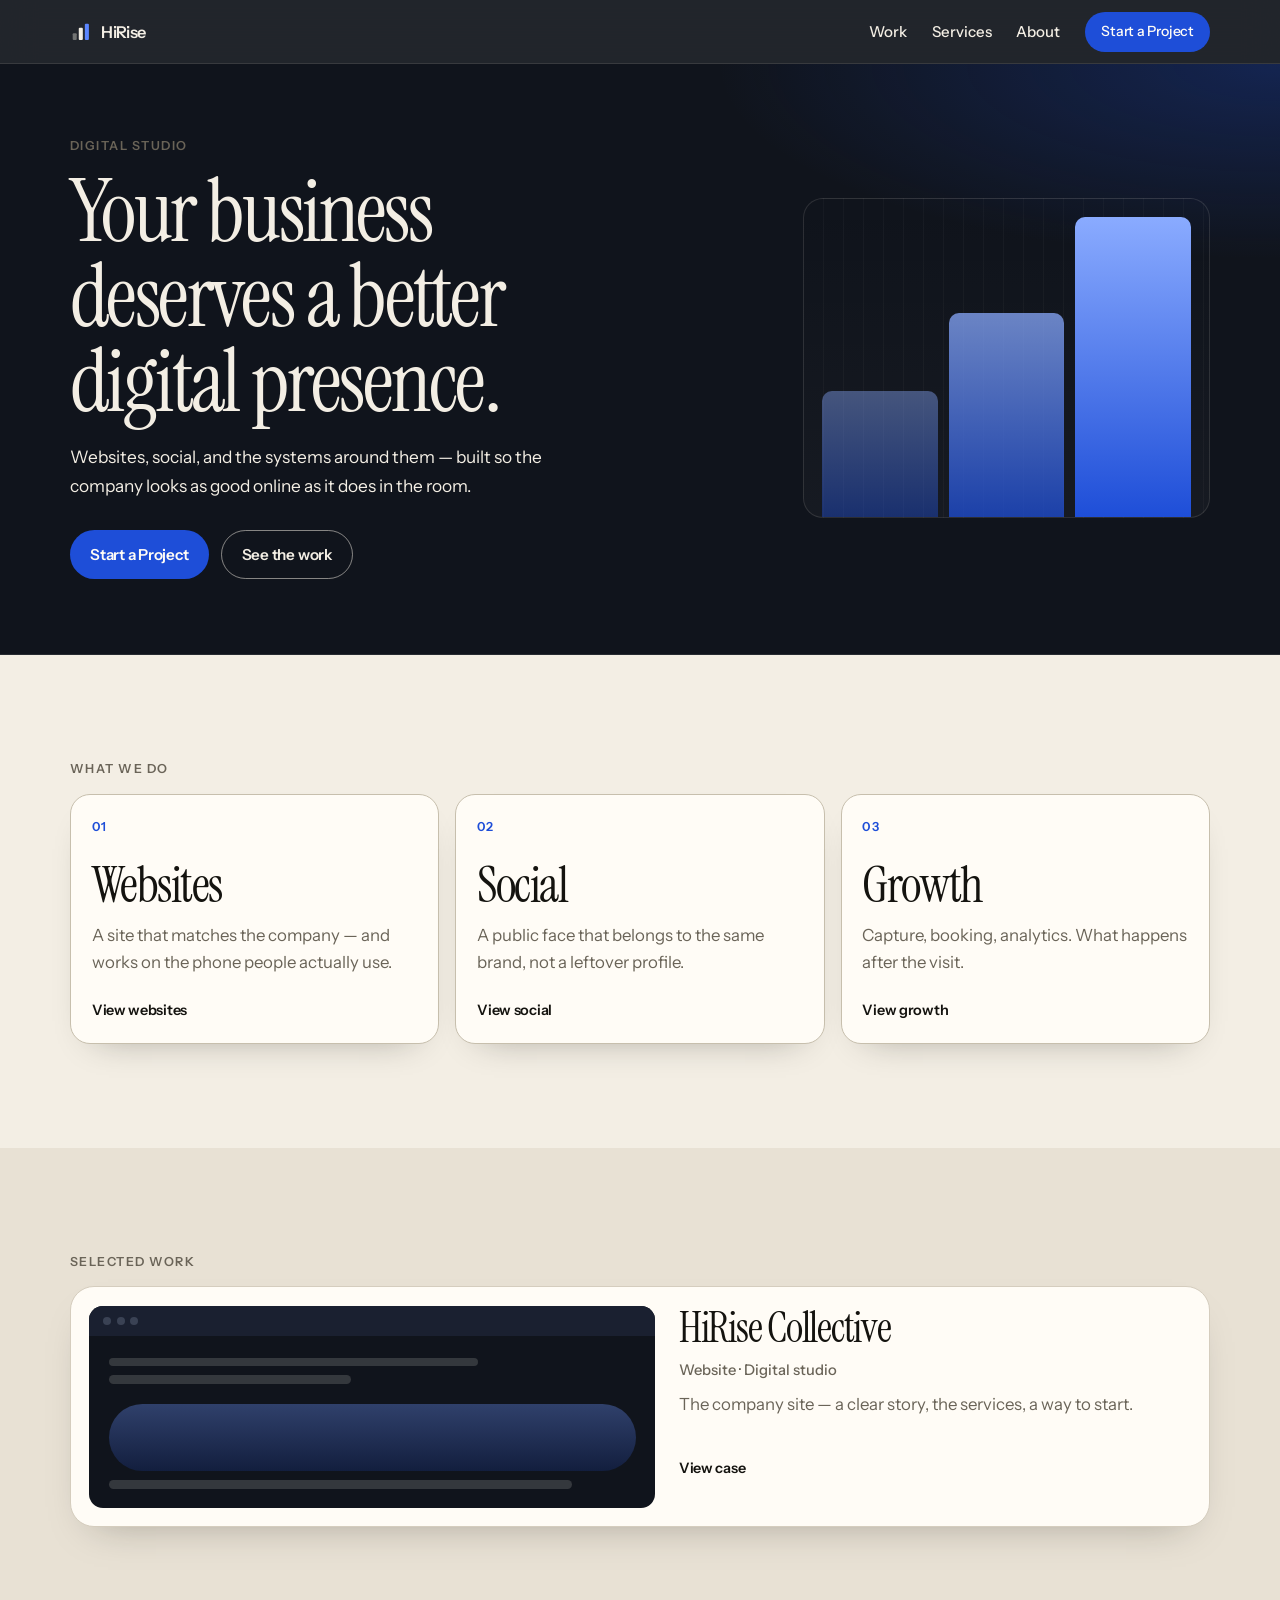
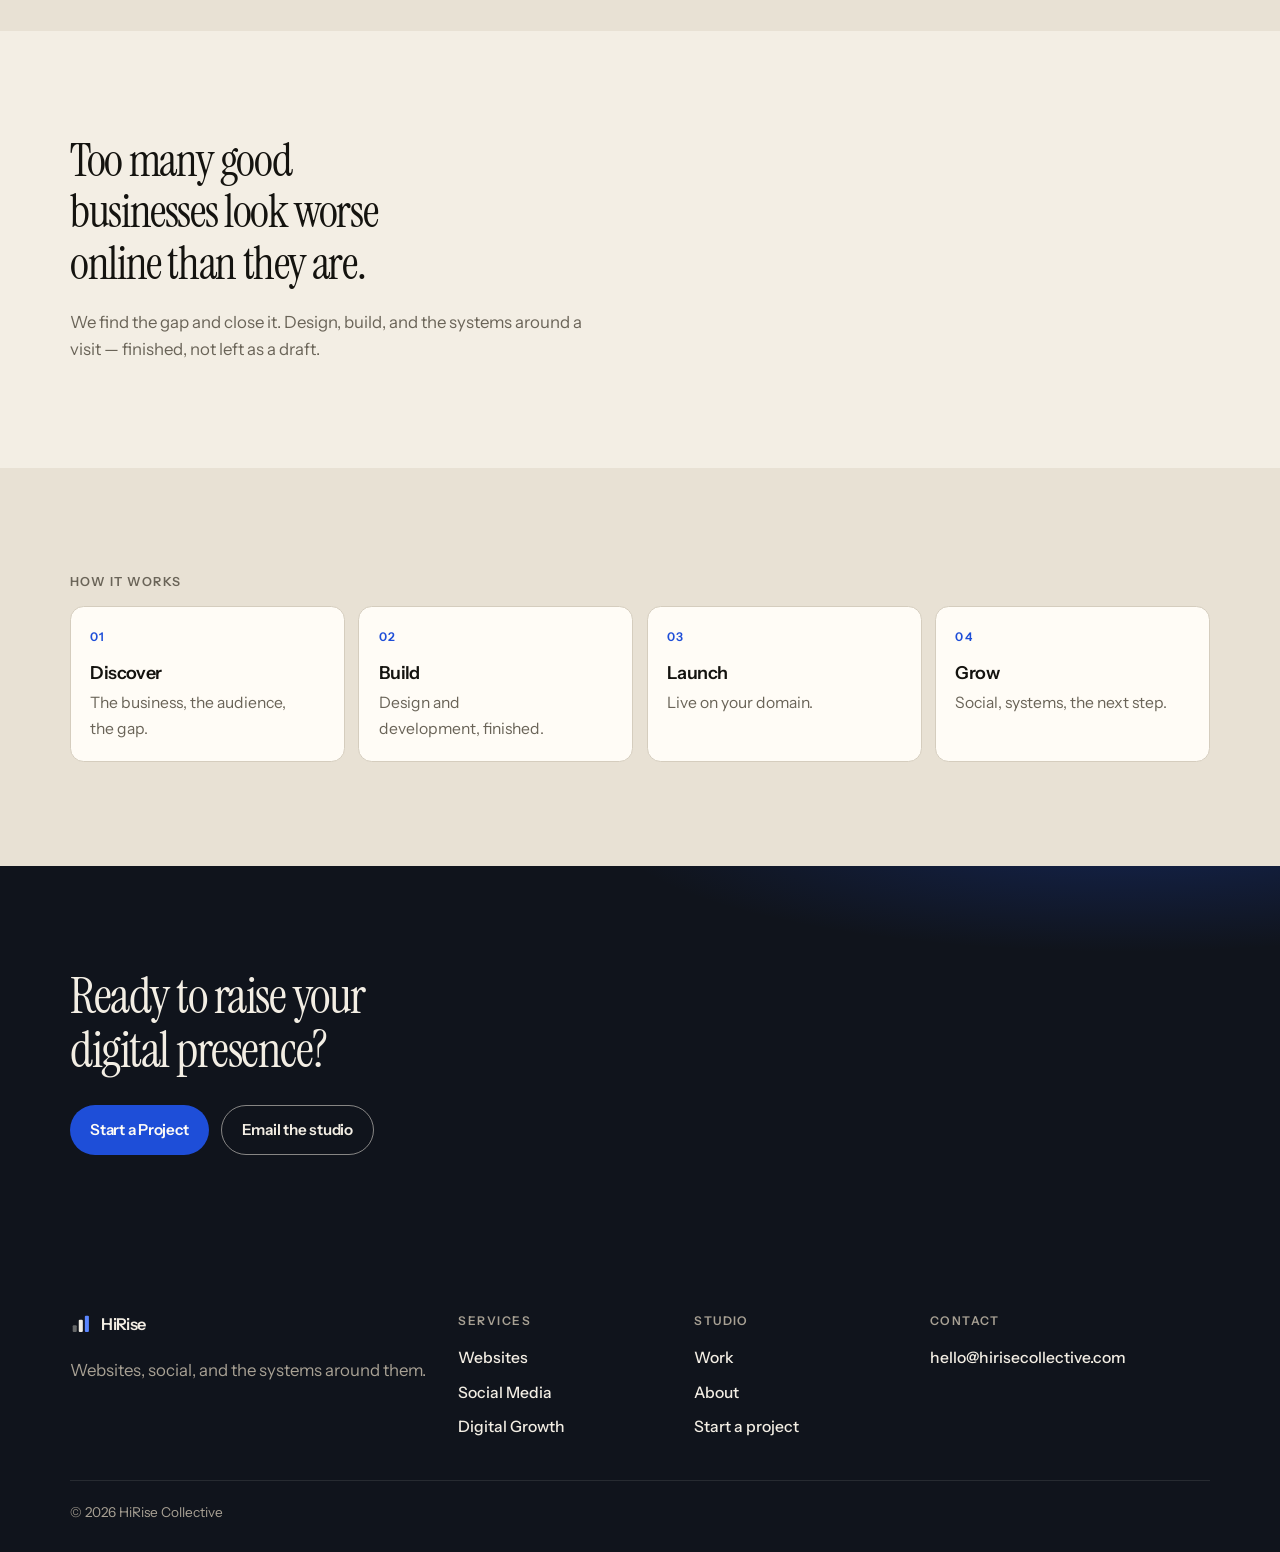
==== commit 81e54895: "Polish mobile contrast, header, and chip layout Dark header now matches the hero, ghost buttons stay" ====
--- a/index.html
+++ b/index.html
@@ -17,7 +17,7 @@
   <header class="site-header">
     <div class="wrap header-inner">
       <a class="logo" href="index.html" aria-current="page">
-        <svg class="logo-mark" viewBox="0 0 32 32" aria-hidden="true"><rect width="32" height="32" rx="8" fill="#14130F"/><rect x="6" y="18" width="5" height="8" rx="1" fill="#1E4ED8"/><rect x="13.5" y="12" width="5" height="14" rx="1" fill="#F3EEE4"/><rect x="21" y="6" width="5" height="20" rx="1" fill="#1E4ED8"/></svg>
+        <svg class="logo-mark" viewBox="0 0 32 32" aria-hidden="true"><rect x="4" y="18" width="6" height="10" rx="1.5" fill="currentColor" opacity=".38"/><rect x="13" y="10" width="6" height="18" rx="1.5" fill="currentColor"/><rect x="22" y="4" width="6" height="24" rx="1.5" fill="#5B86FF"/></svg>
         <span>HiRise</span>
       </a>
       <button class="nav-toggle" type="button" aria-expanded="false" aria-controls="site-nav">
@@ -153,7 +153,7 @@
     <div class="wrap footer-grid">
       <div class="footer-brand">
         <a class="logo" href="index.html">
-          <svg class="logo-mark" viewBox="0 0 32 32" aria-hidden="true"><rect width="32" height="32" rx="8" fill="#F3EEE4"/><rect x="6" y="18" width="5" height="8" rx="1" fill="#1E4ED8"/><rect x="13.5" y="12" width="5" height="14" rx="1" fill="#10141C"/><rect x="21" y="6" width="5" height="20" rx="1" fill="#1E4ED8"/></svg>
+          <svg class="logo-mark" viewBox="0 0 32 32" aria-hidden="true"><rect x="4" y="18" width="6" height="10" rx="1.5" fill="currentColor" opacity=".38"/><rect x="13" y="10" width="6" height="18" rx="1.5" fill="currentColor"/><rect x="22" y="4" width="6" height="24" rx="1.5" fill="#5B86FF"/></svg>
           <span>HiRise</span>
         </a>
         <p>Websites, social, and the systems around them.</p>
--- a/css/site.css
+++ b/css/site.css
@@ -5,7 +5,7 @@
   --ink-soft: #2C291F;
   --cream: #F3EEE4;
   --paper: #E8E1D4;
-  --white: #FBF7F0;
+  --white: #FFFCF6;
   --blue: #1E4ED8;
   --blue-deep: #153AAD;
   --blue-glow: rgba(30, 78, 216, 0.28);
@@ -146,7 +146,7 @@
 }
 
 .wrap {
-  width: min(1120px, calc(100% - 2.5rem));
+  width: min(1120px, calc(100% - 3rem));
   margin-inline: auto;
 }
 
@@ -173,14 +173,14 @@
   z-index: 40;
   height: var(--header);
   padding-top: env(safe-area-inset-top);
-  background: color-mix(in srgb, var(--cream) 88%, transparent);
+  background: color-mix(in srgb, var(--dark) 92%, transparent);
   backdrop-filter: blur(16px);
   -webkit-backdrop-filter: blur(16px);
-  border-bottom: 1px solid color-mix(in srgb, var(--line) 70%, transparent);
+  border-bottom: 1px solid color-mix(in srgb, var(--on-dark) 10%, transparent);
 }
 
 .site-header.is-compact {
-  box-shadow: 0 10px 30px -22px rgba(20, 19, 15, 0.45);
+  box-shadow: 0 12px 32px -18px rgba(0, 0, 0, 0.55);
 }
 
 .header-inner {
@@ -198,11 +198,11 @@
   font-weight: 600;
   font-size: 1.02rem;
   letter-spacing: -0.04em;
-  color: var(--ink);
+  color: var(--on-dark);
   text-decoration: none;
 }
 
-.logo:hover { color: var(--ink); }
+.logo:hover { color: var(--on-dark); }
 
 .logo-mark {
   width: 1.35rem;
@@ -223,15 +223,15 @@
 }
 
 .site-nav a {
-  color: var(--ink);
+  color: var(--on-dark);
   text-decoration: none;
   font-weight: 500;
   font-size: 0.94rem;
 }
 
-.site-nav a:hover { color: var(--blue); }
-
-.site-nav a[aria-current="page"] { color: var(--blue); }
+.site-nav a:hover { color: #9BB4FF; }
+
+.site-nav a[aria-current="page"] { color: #9BB4FF; }
 
 .site-nav a.btn,
 .site-nav a.btn:hover {
@@ -306,7 +306,7 @@
   display: block;
   width: 18px;
   height: 1.5px;
-  background: var(--ink);
+  background: var(--on-dark);
   position: absolute;
   left: 13px;
   transition: transform 0.2s var(--ease), top 0.2s var(--ease), background 0.2s;
@@ -372,11 +372,13 @@
   border-color: var(--ink);
 }
 
+.hero .btn-ghost,
 .band-dark .btn-ghost {
   color: var(--on-dark);
-  border-color: color-mix(in srgb, var(--on-dark) 28%, transparent);
-}
-
+  border-color: color-mix(in srgb, var(--on-dark) 52%, transparent);
+}
+
+.hero .btn-ghost:hover,
 .band-dark .btn-ghost:hover {
   background: color-mix(in srgb, var(--on-dark) 8%, transparent);
   color: var(--on-dark);
@@ -461,27 +463,34 @@
 
 .rise {
   display: grid;
-  grid-template-columns: repeat(5, 1fr);
+  grid-template-columns: 1fr 1fr 1fr;
   align-items: end;
-  gap: 0.55rem;
-  height: 11.5rem;
-  padding: 1rem 1rem 0;
+  gap: 0.7rem;
+  height: 9.5rem;
+  padding: 1.15rem 1.15rem 0;
   border: 1px solid color-mix(in srgb, var(--on-dark) 12%, transparent);
   border-radius: var(--radius);
-  background: color-mix(in srgb, var(--on-dark) 4%, transparent);
+  background:
+    linear-gradient(180deg, transparent 0%, color-mix(in srgb, var(--on-dark) 3%, transparent) 100%),
+    repeating-linear-gradient(
+      to right,
+      transparent,
+      transparent 19px,
+      color-mix(in srgb, var(--on-dark) 6%, transparent) 20px
+    );
 }
 
 .rise span {
   display: block;
-  border-radius: 8px 8px 0 0;
-  background: linear-gradient(180deg, #6B93FF 0%, #1E4ED8 100%);
-}
-
-.rise span:nth-child(1) { height: 28%; opacity: 0.38; }
-.rise span:nth-child(2) { height: 46%; opacity: 0.55; }
-.rise span:nth-child(3) { height: 64%; opacity: 0.72; }
-.rise span:nth-child(4) { height: 82%; opacity: 0.88; }
-.rise span:nth-child(5) { height: 100%; }
+  border-radius: 10px 10px 0 0;
+  background: linear-gradient(180deg, #8AABFF 0%, #1E4ED8 100%);
+}
+
+.rise span:nth-child(1) { height: 42%; opacity: 0.42; }
+.rise span:nth-child(2) { height: 68%; opacity: 0.74; }
+.rise span:nth-child(3) { height: 100%; }
+.rise span:nth-child(4),
+.rise span:nth-child(5) { display: none; }
 
 .page-hero {
   padding: 3.5rem 0 0.5rem;
@@ -512,12 +521,12 @@
   flex-direction: column;
   min-height: 100%;
   padding: 1.4rem 1.3rem 1.3rem;
-  border: 1px solid var(--line);
+  border: 1px solid color-mix(in srgb, var(--line-strong) 80%, var(--line));
   border-radius: var(--radius);
   background: var(--white);
   text-decoration: none;
   color: inherit;
-  box-shadow: var(--shadow);
+  box-shadow: 0 16px 36px -26px rgba(20, 19, 15, 0.45);
   transition: transform 0.2s var(--ease), border-color 0.2s, box-shadow 0.2s;
 }
 
@@ -1031,6 +1040,13 @@
 
   .site-nav > ul > li { border-top: 1px solid var(--line); }
 
+  .site-nav a {
+    color: var(--ink);
+  }
+
+  .site-nav a:hover,
+  .site-nav a[aria-current="page"] { color: var(--blue); }
+
   .site-nav > ul > li > a {
     display: flex;
     align-items: center;
@@ -1073,8 +1089,22 @@
     font-size: 1rem;
   }
 
+  .rise { display: none; }
+
   .hero {
-    padding: 2.5rem 0 2.75rem;
+    padding: 2.35rem 0 2.6rem;
+  }
+
+  .chip-list {
+    display: grid;
+    grid-template-columns: 1fr;
+    gap: 0.45rem;
+  }
+
+  .chip-list li {
+    border-radius: 12px;
+    text-align: left;
+    padding: 0.75rem 0.95rem;
   }
 
   .hero h1,
@@ -1088,9 +1118,7 @@
 
   .page-hero.band-dark { padding: 2.5rem 0 2.25rem; }
 
-  .section { padding: 3.5rem 0; }
-
-  .rise { height: 9.5rem; }
+  .section { padding: 3.25rem 0; }
 
   .actions {
     display: grid;
@@ -1128,17 +1156,18 @@
   .wrap { width: min(1140px, calc(100% - 4.5rem)); }
 
   .hero {
-    min-height: calc(78vh - var(--header));
-    padding: 5.5rem 0 5.75rem;
+    min-height: calc(70vh - var(--header));
+    padding: 4.5rem 0 4.75rem;
+    align-items: center;
   }
 
   .hero-grid {
     grid-template-columns: minmax(0, 1.15fr) minmax(16rem, 0.7fr);
-    align-items: end;
+    align-items: center;
     gap: 4rem;
   }
 
-  .rise { height: 18rem; }
+  .rise { height: 20rem; }
 
   .section { padding: 6.5rem 0; }
 
